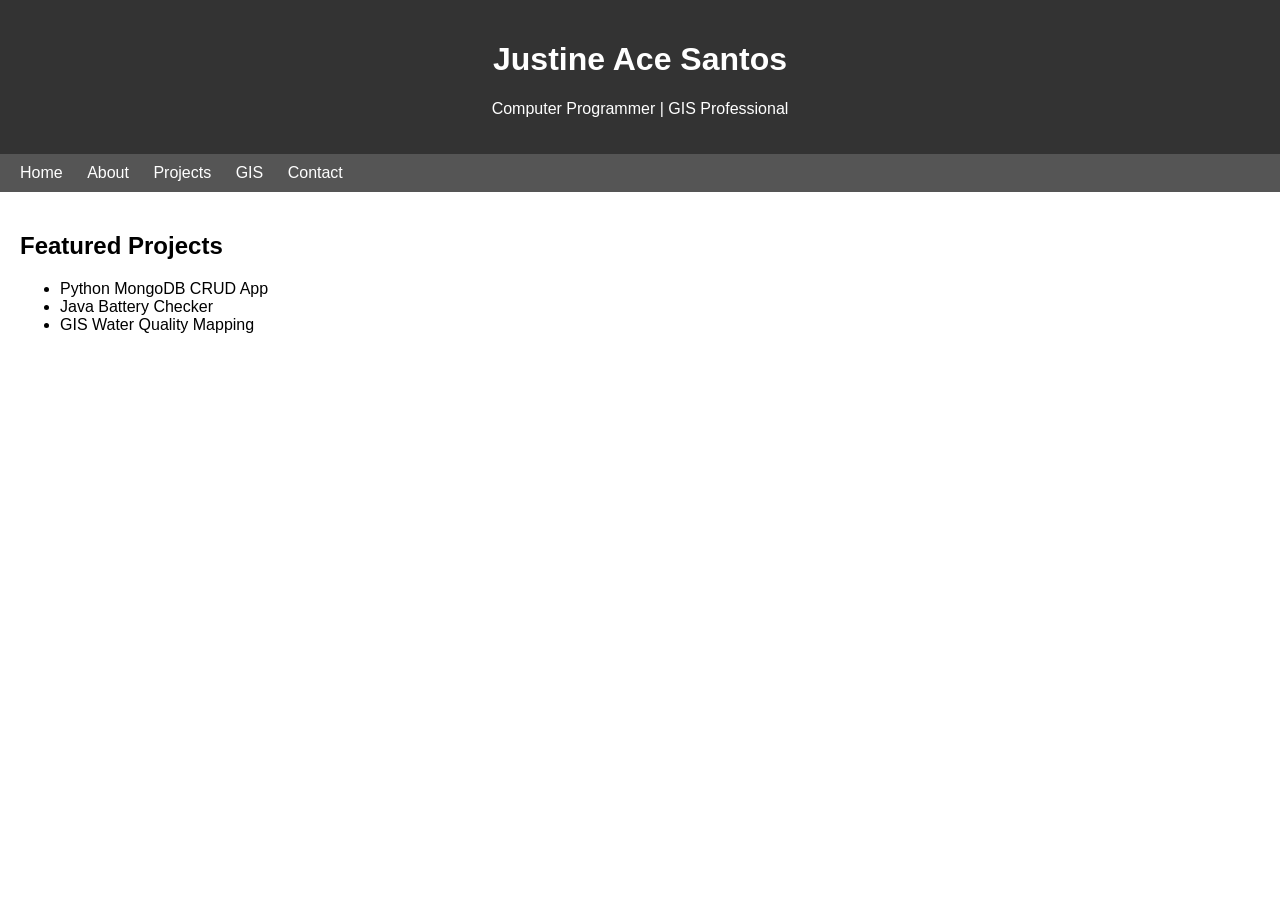
==== index.html @ 16bf7e73 "Initial portfolio" ====
<!DOCTYPE html>
<html>
<head>
<title>Ace Santos Portfolio</title>
<link rel="stylesheet" href="css/style.css">
</head>

<body>

<header>
<h1>Justine Ace Santos</h1>
<p>Computer Programmer | GIS Professional</p>
</header>

<nav>
<a href="index.html">Home</a>
<a href="pages/about.html">About</a>
<a href="pages/projects.html">Projects</a>
<a href="pages/gis.html">GIS</a>
<a href="pages/contact.html">Contact</a>
</nav>

<section>
<h2>Featured Projects</h2>

<ul>
<li>Python MongoDB CRUD App</li>
<li>Java Battery Checker</li>
<li>GIS Water Quality Mapping</li>
</ul>

</section>

<script src="js/script.js"></script>

</body>
</html>
---- css/style.css ----
body{
font-family: Arial;
margin:0;
padding:0;
}

header{
background:#333;
color:white;
padding:20px;
text-align:center;
}

nav{
background:#555;
padding:10px;
}

nav a{
color:white;
margin:10px;
text-decoration:none;
}

section{
padding:20px;
}
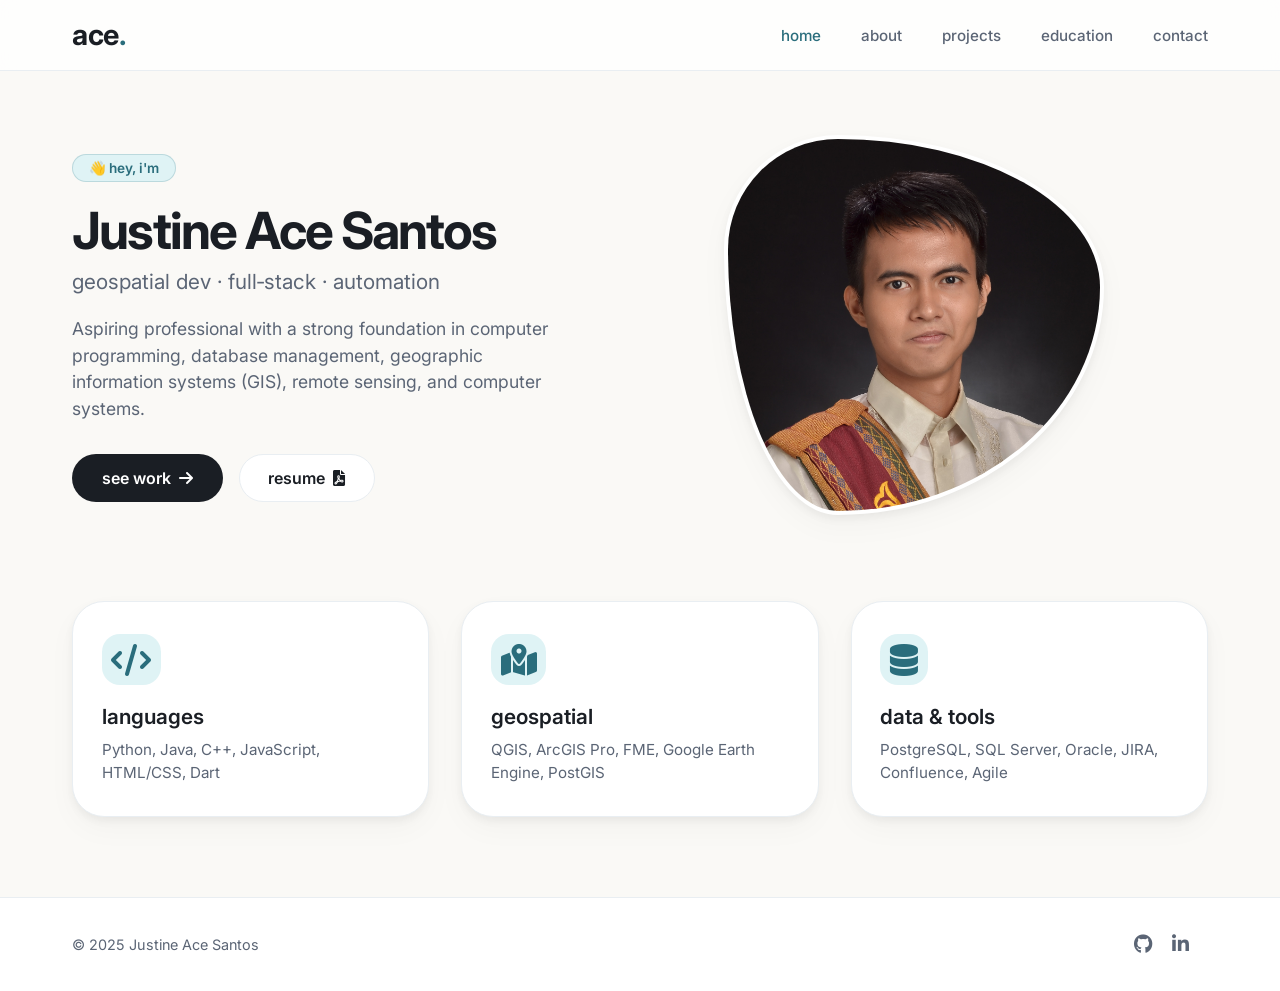
==== commit 2433eb02: "2nd commit" ====
--- a/index.html
+++ b/index.html
@@ -1,37 +1,91 @@
+<!-- index.html (home) -->
 <!DOCTYPE html>
-<html>
+<html lang="en">
 <head>
-<title>Ace Santos Portfolio</title>
-<link rel="stylesheet" href="css/style.css">
+    <meta charset="UTF-8">
+    <meta name="viewport" content="width=device-width, initial-scale=1.0">
+    <title>Justine Ace Santos · portfolio</title>
+    <!-- modern clean fonts -->
+    <link rel="preconnect" href="https://fonts.googleapis.com">
+    <link rel="preconnect" href="https://fonts.gstatic.com" crossorigin>
+    <link href="https://fonts.googleapis.com/css2?family=Inter:opsz,wght@14..32,300..700&display=swap" rel="stylesheet">
+    <!-- Font Awesome 6 (free) -->
+    <link rel="stylesheet" href="https://cdnjs.cloudflare.com/ajax/libs/font-awesome/6.0.0-beta3/css/all.min.css">
+    <link rel="stylesheet" href="css/style.css">
 </head>
+<body>
+    <!-- minimalist navigation -->
+    <header class="site-header">
+        <div class="container nav-container">
+            <a href="index.html" class="logo">ace<span>.</span></a>
+            <nav class="main-nav">
+                <ul>
+                    <li><a href="index.html" class="active">home</a></li>
+                    <li><a href="pages/about.html">about</a></li>
+                    <li><a href="pages/projects.html">projects</a></li>
+                    <li><a href="pages/education.html">education</a></li>
+                    <li><a href="pages/contact.html">contact</a></li>
+                </ul>
+            </nav>
+            <button class="mobile-toggle" aria-label="menu"><i class="fas fa-bars"></i></button>
+        </div>
+    </header>
 
-<body>
+    <main>
+        <!-- HERO SECTION -->
+        <section class="hero">
+            <div class="container hero-grid">
+                <div class="hero-content">
+                    <span class="badge">👋 hey, i'm</span>
+                    <h1>Justine Ace Santos</h1>
+                    <p class="hero-subtitle">geospatial dev · full‑stack · automation</p>
+                    <p class="hero-description">Aspiring professional with a strong foundation in computer programming, database management, geographic information systems (GIS), remote sensing, and computer systems.</p>
+                    <div class="hero-actions">
+                        <a href="pages/projects.html" class="btn primary">see work <i class="fas fa-arrow-right"></i></a>
+                        <a href="assets/resume/resume-ace-santos.pdf" class="btn outline" target="_blank">resume <i class="fas fa-file-pdf"></i></a>
+                    </div>
+                </div>
+                <div class="hero-image">
+                    <img src="assets/images/profile.jpg" alt="Justine Ace Santos profile photo" onerror="this.src='https://via.placeholder.com/400x400/1e1e2f/ffffff?text=J.A.Santos'">
+                </div>
+            </div>
+        </section>
 
-<header>
-<h1>Justine Ace Santos</h1>
-<p>Computer Programmer | GIS Professional</p>
-</header>
+        <!-- quick highlights -->
+        <section class="highlights">
+            <div class="container">
+                <div class="cards-grid">
+                    <div class="card">
+                        <i class="fas fa-code"></i>
+                        <h3>languages</h3>
+                        <p>Python, Java, C++, JavaScript, HTML/CSS, Dart</p>
+                    </div>
+                    <div class="card">
+                        <i class="fas fa-map-marked-alt"></i>
+                        <h3>geospatial</h3>
+                        <p>QGIS, ArcGIS Pro, FME, Google Earth Engine, PostGIS</p>
+                    </div>
+                    <div class="card">
+                        <i class="fas fa-database"></i>
+                        <h3>data & tools</h3>
+                        <p>PostgreSQL, SQL Server, Oracle, JIRA, Confluence, Agile</p>
+                    </div>
+                </div>
+            </div>
+        </section>
+    </main>
 
-<nav>
-<a href="index.html">Home</a>
-<a href="pages/about.html">About</a>
-<a href="pages/projects.html">Projects</a>
-<a href="pages/gis.html">GIS</a>
-<a href="pages/contact.html">Contact</a>
-</nav>
+    <footer class="site-footer">
+        <div class="container">
+            <p>© 2025 Justine Ace Santos</p>
+            <div class="social-links">
+                <a href="https://github.com/jassantos" target="_blank" aria-label="github"><i class="fab fa-github"></i></a>
+                <a href="https://www.linkedin.com/in/justine-ace-santos/" target="_blank" aria-label="linkedin"><i class="fab fa-linkedin-in"></i></a>
+                <a href="#" aria-label="github"><i class="fab fa-x-twitter"></i></a>
+            </div>
+        </div>
+    </footer>
 
-<section>
-<h2>Featured Projects</h2>
-
-<ul>
-<li>Python MongoDB CRUD App</li>
-<li>Java Battery Checker</li>
-<li>GIS Water Quality Mapping</li>
-</ul>
-
-</section>
-
-<script src="js/script.js"></script>
-
+    <script src="js/script.js"></script>
 </body>
 </html>
--- a/css/style.css
+++ b/css/style.css
@@ -1,27 +1,324 @@
-body{
-font-family: Arial;
-margin:0;
-padding:0;
-}
-
-header{
-background:#333;
-color:white;
-padding:20px;
-text-align:center;
-}
-
-nav{
-background:#555;
-padding:10px;
-}
-
-nav a{
-color:white;
-margin:10px;
-text-decoration:none;
-}
-
-section{
-padding:20px;
+/* css/style.css */
+:root {
+    --bg: #faf9f6;
+    --surface: #ffffff;
+    --text: #1a1e24;
+    --text-light: #5b6575;
+    --accent: #2a6d7c;      /* tealish, subtle geospatial vibe */
+    --accent-light: #dff3f5;
+    --border: #e9eef2;
+    --shadow: 0 12px 30px rgba(0, 0, 0, 0.03), 0 4px 8px rgba(0, 0, 0, 0.05);
+    --font-sans: 'Inter', -apple-system, BlinkMacSystemFont, sans-serif;
+}
+
+* {
+    margin: 0;
+    padding: 0;
+    box-sizing: border-box;
+}
+
+body {
+    font-family: var(--font-sans);
+    background-color: var(--bg);
+    color: var(--text);
+    line-height: 1.5;
+    scroll-behavior: smooth;
+}
+
+.container {
+    max-width: 1200px;
+    margin: 0 auto;
+    padding: 0 2rem;
+}
+
+/* header / nav */
+.site-header {
+    background-color: rgba(255, 255, 255, 0.75);
+    backdrop-filter: blur(8px);
+    -webkit-backdrop-filter: blur(8px);
+    border-bottom: 1px solid var(--border);
+    position: sticky;
+    top: 0;
+    z-index: 10;
+}
+
+.nav-container {
+    display: flex;
+    align-items: center;
+    justify-content: space-between;
+    height: 70px;
+}
+
+.logo {
+    font-weight: 700;
+    font-size: 1.8rem;
+    letter-spacing: -0.5px;
+    text-decoration: none;
+    color: var(--text);
+}
+
+.logo span {
+    color: var(--accent);
+}
+
+.main-nav ul {
+    display: flex;
+    gap: 2.5rem;
+    list-style: none;
+}
+
+.main-nav a {
+    text-decoration: none;
+    font-weight: 500;
+    color: var(--text-light);
+    font-size: 0.95rem;
+    transition: color 0.2s;
+    text-transform: lowercase;
+}
+
+.main-nav a:hover, .main-nav a.active {
+    color: var(--accent);
+}
+
+.mobile-toggle {
+    display: none;
+    background: none;
+    border: none;
+    font-size: 1.5rem;
+    color: var(--text);
+    cursor: pointer;
+}
+
+/* hero */
+.hero {
+    padding: 4rem 0 2rem;
+}
+
+.hero-grid {
+    display: grid;
+    grid-template-columns: 1fr 0.8fr;
+    gap: 3rem;
+    align-items: center;
+}
+
+.hero-content .badge {
+    background: var(--accent-light);
+    color: var(--accent);
+    padding: 0.2rem 1rem;
+    border-radius: 30px;
+    font-size: 0.85rem;
+    font-weight: 600;
+    display: inline-block;
+    margin-bottom: 1.2rem;
+    border: 1px solid rgba(42, 109, 124, 0.2);
+}
+
+.hero-content h1 {
+    font-size: 3.2rem;
+    font-weight: 700;
+    letter-spacing: -2px;
+    line-height: 1.1;
+    margin-bottom: 0.5rem;
+    color: var(--text);
+}
+
+.hero-subtitle {
+    font-size: 1.3rem;
+    font-weight: 400;
+    color: var(--text-light);
+    margin-bottom: 1.2rem;
+}
+
+.hero-description {
+    font-size: 1.1rem;
+    max-width: 500px;
+    color: var(--text-light);
+    margin-bottom: 2rem;
+}
+
+.hero-actions {
+    display: flex;
+    gap: 1rem;
+    flex-wrap: wrap;
+}
+
+.btn {
+    display: inline-flex;
+    align-items: center;
+    gap: 0.5rem;
+    padding: 0.7rem 1.8rem;
+    border-radius: 40px;
+    font-weight: 600;
+    text-decoration: none;
+    transition: all 0.2s;
+    border: 1.5px solid transparent;
+}
+
+.btn.primary {
+    background: var(--text);
+    color: white;
+}
+
+.btn.primary:hover {
+    background: var(--accent);
+    transform: translateY(-3px);
+    box-shadow: 0 10px 20px rgba(0,0,0,0.1);
+}
+
+.btn.outline {
+    border-color: var(--border);
+    color: var(--text);
+    background: var(--surface);
+}
+
+.btn.outline:hover {
+    border-color: var(--accent);
+    background: var(--accent-light);
+    color: var(--accent);
+}
+
+.hero-image img {
+    width: 100%;
+    max-width: 380px;
+    border-radius: 30% 70% 70% 30% / 30% 40% 60% 70%;
+    box-shadow: var(--shadow);
+    border: 4px solid white;
+    background: #ddd;
+    object-fit: cover;
+    aspect-ratio: 1/1;
+}
+
+/* highlights cards */
+.highlights {
+    padding: 3rem 0 5rem;
+}
+
+.cards-grid {
+    display: grid;
+    grid-template-columns: repeat(3, 1fr);
+    gap: 2rem;
+}
+
+.card {
+    background: var(--surface);
+    padding: 2rem 1.8rem;
+    border-radius: 2rem;
+    box-shadow: var(--shadow);
+    border: 1px solid var(--border);
+    transition: 0.15s ease;
+}
+
+.card:hover {
+    transform: scale(1.01);
+    border-color: var(--accent-light);
+}
+
+.card i {
+    font-size: 2rem;
+    color: var(--accent);
+    margin-bottom: 1rem;
+    background: var(--accent-light);
+    padding: 0.6rem;
+    border-radius: 18px;
+}
+
+.card h3 {
+    font-weight: 600;
+    margin-bottom: 0.4rem;
+    font-size: 1.3rem;
+}
+
+.card p {
+    color: var(--text-light);
+    font-size: 0.95rem;
+}
+
+/* footer */
+.site-footer {
+    border-top: 1px solid var(--border);
+    padding: 2rem 0;
+    background: white;
+}
+
+.site-footer .container {
+    display: flex;
+    justify-content: space-between;
+    align-items: center;
+    flex-wrap: wrap;
+    gap: 1rem;
+}
+
+.site-footer p {
+    color: var(--text-light);
+    font-size: 0.9rem;
+}
+
+.site-footer a {
+    color: var(--text-light);
+    text-decoration: none;
+}
+
+.social-links {
+    display: flex;
+    gap: 1.2rem;
+}
+
+.social-links a {
+    font-size: 1.2rem;
+    transition: color 0.2s;
+}
+
+.social-links a:hover {
+    color: var(--accent);
+}
+
+/* responsive */
+@media (max-width: 800px) {
+    .hero-grid {
+        grid-template-columns: 1fr;
+        text-align: center;
+    }
+    .hero-content .badge {
+        margin-left: auto;
+        margin-right: auto;
+    }
+    .hero-description {
+        margin-left: auto;
+        margin-right: auto;
+    }
+    .hero-actions {
+        justify-content: center;
+    }
+    .hero-image {
+        grid-row: 1;
+        display: flex;
+        justify-content: center;
+    }
+    .cards-grid {
+        grid-template-columns: 1fr;
+        max-width: 500px;
+        margin: 0 auto;
+    }
+    .main-nav {
+        display: none;
+    }
+    .mobile-toggle {
+        display: block;
+    }
+    .main-nav.active {
+        display: block;
+        position: absolute;
+        top: 70px;
+        left: 0;
+        width: 100%;
+        background: white;
+        padding: 1.5rem;
+        box-shadow: 0 20px 30px rgba(0,0,0,0.1);
+        border-bottom: 1px solid var(--border);
+    }
+    .main-nav.active ul {
+        flex-direction: column;
+        gap: 1.2rem;
+        align-items: center;
+    }
 }
